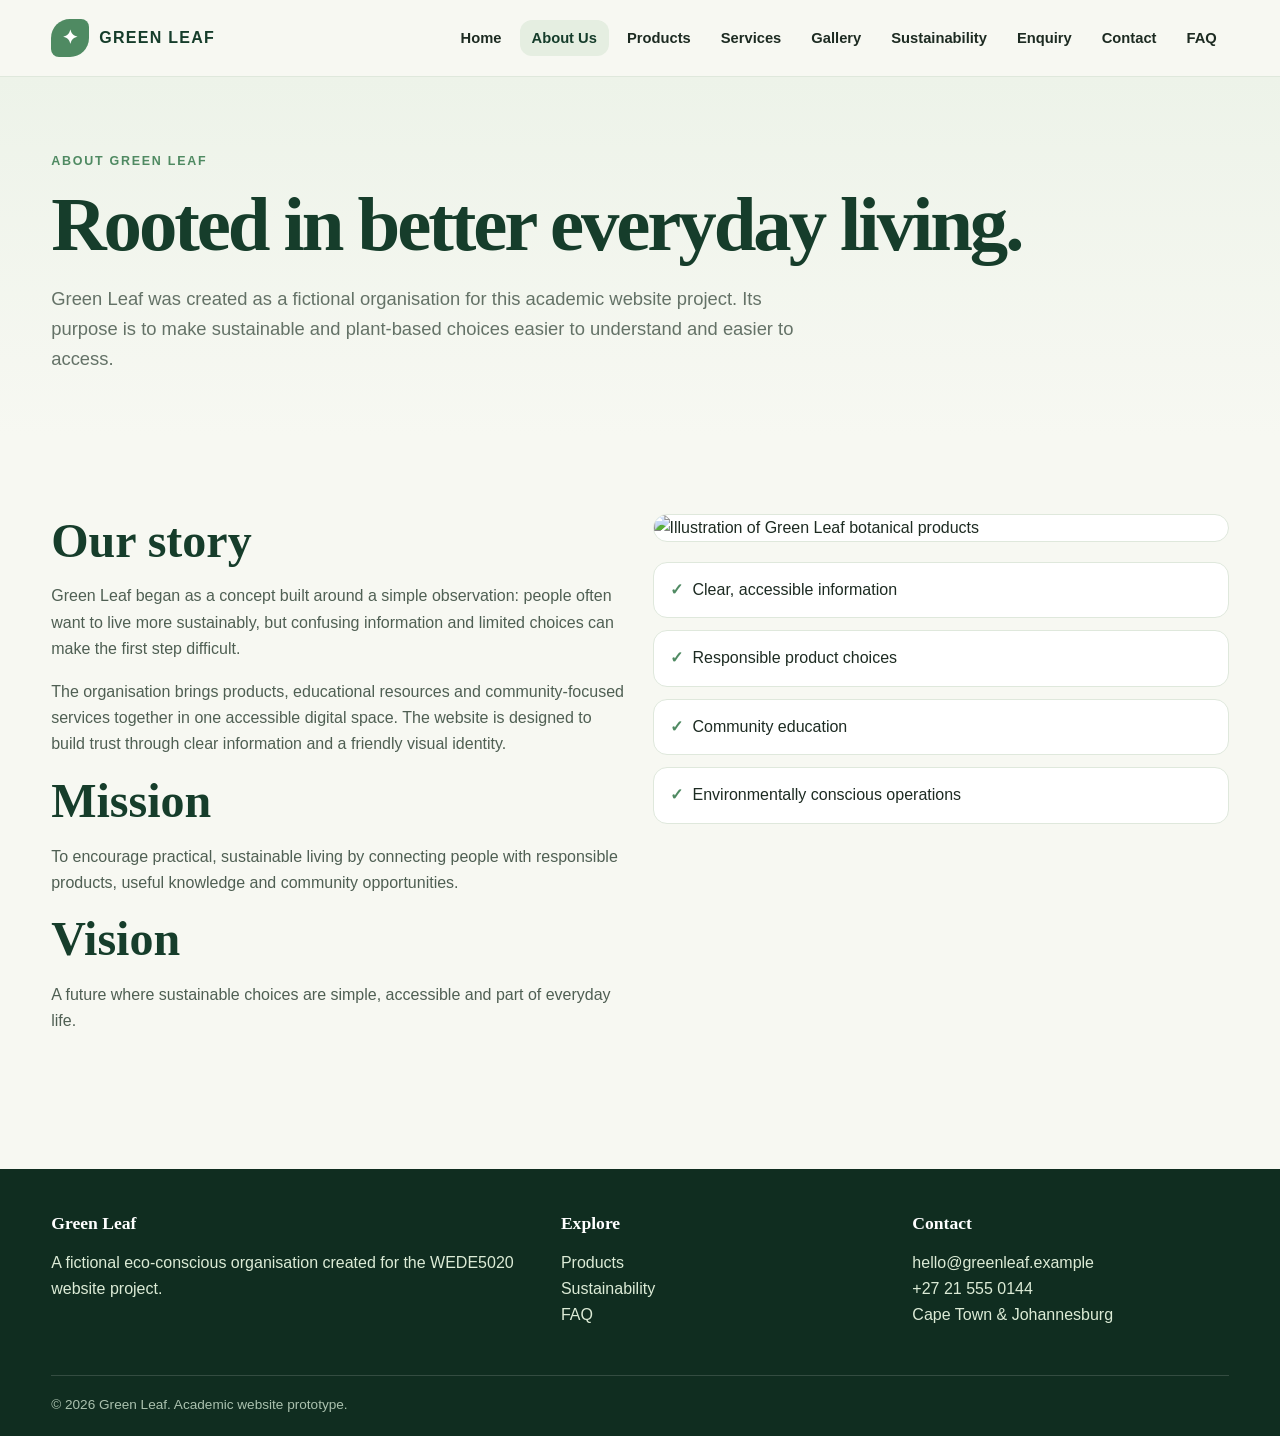
==== pages/about.html @ e3b863c9 "Add files via upload" ====
<!DOCTYPE html>
<html lang="en">
<head>
  <meta charset="UTF-8">
  <meta name="viewport" content="width=device-width, initial-scale=1.0">
  <meta name="description" content="Green Leaf — a fictional South African organisation promoting plant-based, eco-conscious living.">
  <title>About Us | Green Leaf</title>
  <link rel="stylesheet" href="../css/style.css">
</head>
<body class="">
<a class="skip" href="#main">Skip to content</a>
<!-- Site header and responsive navigation -->
<header class="site-header">
  <div class="container navbar">
    <a class="logo" href="../index.html"><span class="logo-mark">✦</span> GREEN LEAF</a>
    <button class="menu-toggle" aria-label="Toggle navigation" aria-expanded="false">☰</button>
    <nav aria-label="Main navigation">
      <ul class="nav-links"><li><a href="../index.html">Home</a></li>
<li><a href="../pages/about.html">About Us</a></li>
<li><a href="../pages/products.html">Products</a></li>
<li><a href="../pages/services.html">Services</a></li>
<li><a href="../pages/gallery.html">Gallery</a></li>
<li><a href="../pages/sustainability.html">Sustainability</a></li>
<li><a href="../pages/enquiry.html">Enquiry</a></li>
<li><a href="../pages/contact.html">Contact</a></li>
<li><a href="../pages/faq.html">FAQ</a></li></ul>
    </nav>
  </div>
</header>
<!-- Main page content -->
<main id="main">

<section class="page-hero"><div class="container"><span class="eyebrow">About Green Leaf</span><h1>Rooted in better everyday living.</h1><p class="lead">Green Leaf was created as a fictional organisation for this academic website project. Its purpose is to make sustainable and plant-based choices easier to understand and easier to access.</p></div></section>
<section class="section"><div class="container grid-2">
  <div class="prose"><h2>Our story</h2><p>Green Leaf began as a concept built around a simple observation: people often want to live more sustainably, but confusing information and limited choices can make the first step difficult.</p><p>The organisation brings products, educational resources and community-focused services together in one accessible digital space. The website is designed to build trust through clear information and a friendly visual identity.</p><h2>Mission</h2><p>To encourage practical, sustainable living by connecting people with responsible products, useful knowledge and community opportunities.</p><h2>Vision</h2><p>A future where sustainable choices are simple, accessible and part of everyday life.</p></div>
  <div><img class="image-card" src="media/images/green-leaf-products.svg" alt="Illustration of Green Leaf botanical products"><ul class="feature-list"><li>Clear, accessible information</li><li>Responsible product choices</li><li>Community education</li><li>Environmentally conscious operations</li></ul></div>
</div></section>

</main>
<!-- Site footer -->
<footer class="footer">
  <div class="container footer-grid">
    <div>
      <h3>Green Leaf</h3>
      <p>A fictional eco-conscious organisation created for the WEDE5020 website project.</p>
    </div>
    <div>
      <h3>Explore</h3>
      <p><a href="../pages/products.html">Products</a><br><a href="../pages/sustainability.html">Sustainability</a><br><a href="../pages/faq.html">FAQ</a></p>
    </div>
    <div>
      <h3>Contact</h3>
      <p>hello@greenleaf.example<br>+27 21 555 0144<br>Cape Town & Johannesburg</p>
    </div>
  </div>
  <div class="container footer-bottom">© <span data-year></span> Green Leaf. Academic website prototype.</div>
</footer>
<script src="../js/script.js"></script>
</body>
</html>
---- css/style.css ----
:root{
  --forest:#163d2b; --green:#315e3d; --leaf:#4f8a62; --sage:#a8cf9d;
  --cream:#f7f8f2; --paper:#ffffff; --ink:#1d2b22; --muted:#647267;
  --line:#dfe8dc; --shadow:0 18px 45px rgba(22,61,43,.10);
  --radius:22px; --max:1180px;
}
*{box-sizing:border-box}
html,body,div,span,applet,object,iframe,h1,h2,h3,h4,h5,h6,p,blockquote,pre,a,abbr,acronym,address,big,cite,code,del,dfn,em,img,ins,kbd,q,s,samp,small,strike,strong,sub,sup,tt,var,b,u,i,center,dl,dt,dd,ol,ul,li,fieldset,form,label,legend,table,caption,tbody,tfoot,thead,tr,th,td,article,aside,canvas,details,embed,figure,figcaption,footer,header,hgroup,menu,nav,output,ruby,section,summary,time,mark,audio,video{margin:0;padding:0}
button,input,select,textarea{font:inherit}
html{scroll-behavior:smooth}
body{margin:0;font-family:Inter,Segoe UI,Arial,sans-serif;color:var(--ink);background:var(--cream);line-height:1.65}
img{max-width:100%;display:block}
a{color:inherit}
a:focus-visible,.btn:focus-visible,.menu-toggle:focus-visible,input:focus-visible,select:focus-visible,textarea:focus-visible{outline:3px solid var(--sage);outline-offset:3px}
.container{width:min(92%,var(--max));margin:auto}
.skip{position:absolute;left:-9999px}.skip:focus{left:15px;top:15px;background:#fff;padding:10px;z-index:99}
.site-header{position:sticky;top:0;z-index:50;background:rgba(247,248,242,.94);backdrop-filter:blur(12px);border-bottom:1px solid var(--line)}
.navbar{min-height:76px;display:flex;align-items:center;justify-content:space-between;gap:25px}
.logo{display:flex;align-items:center;gap:10px;text-decoration:none;font-weight:800;color:var(--forest);letter-spacing:.08em}
.logo-mark{width:38px;height:38px;border-radius:50% 8px 50% 8px;background:var(--leaf);display:grid;place-items:center;color:white;font-size:19px}
.nav-links{display:flex;gap:6px;align-items:center;list-style:none;margin:0;padding:0}
.nav-links a{text-decoration:none;padding:10px 12px;border-radius:12px;font-size:.92rem;font-weight:650}
.nav-links a:hover,.nav-links a.active{background:#e5eee1;color:var(--forest)}
.menu-toggle{display:none;border:1px solid var(--line);background:white;border-radius:12px;padding:10px 13px;font-size:1.1rem}
.hero{padding:72px 0 50px}
.hero-grid{display:grid;grid-template-columns:1.05fr .95fr;gap:55px;align-items:center}
.eyebrow{display:inline-block;color:var(--leaf);font-weight:800;text-transform:uppercase;letter-spacing:.14em;font-size:.78rem;margin-bottom:10px}
h1,h2,h3{font-family:Georgia,serif;line-height:1.12;color:var(--forest);margin:0 0 16px}
h1{font-size:clamp(2.6rem,6vw,5rem);letter-spacing:-.04em}
h2{font-size:clamp(2rem,4vw,3rem)}
h3{font-size:1.35rem}
p{margin:0 0 16px}
.lead{font-size:1.15rem;color:var(--muted);max-width:650px}
.hero-actions{display:flex;flex-wrap:wrap;gap:12px;margin-top:25px}
.btn{display:inline-flex;align-items:center;justify-content:center;gap:8px;text-decoration:none;border:0;cursor:pointer;padding:13px 20px;border-radius:14px;font-weight:800}
.btn-primary{background:var(--forest);color:white}.btn-primary:hover{background:#0f2d20}
.btn-secondary{background:white;border:1px solid var(--line);color:var(--forest)}
.hero-image{border-radius:30px;overflow:hidden;box-shadow:var(--shadow);transform:rotate(1deg)}
.section{padding:78px 0}.section-head{max-width:700px;margin-bottom:32px}
.grid-3{display:grid;grid-template-columns:repeat(3,1fr);gap:22px}
.grid-2{display:grid;grid-template-columns:repeat(2,1fr);gap:25px}
.card{background:var(--paper);border:1px solid var(--line);border-radius:var(--radius);padding:26px;box-shadow:0 8px 24px rgba(22,61,43,.05)}
.card-icon{width:48px;height:48px;border-radius:15px;background:#e5eee1;display:grid;place-items:center;font-size:1.4rem;margin-bottom:18px}
.kpi{font-size:2.2rem;font-weight:900;color:var(--forest)}
.feature-list{display:grid;gap:12px;padding:0;margin:20px 0;list-style:none}
.feature-list li{background:white;border:1px solid var(--line);padding:14px 16px;border-radius:14px}
.feature-list li::before{content:"✓";font-weight:900;color:var(--leaf);margin-right:10px}
.banner{background:var(--forest);color:white;border-radius:30px;padding:42px;display:flex;justify-content:space-between;align-items:center;gap:30px}
.banner h2{color:white}.banner p{color:#dcebd6}
.page-hero{padding:70px 0 45px;background:linear-gradient(180deg,#edf3e9 0%,var(--cream) 100%)}
.page-hero .lead{max-width:760px}
.prose{max-width:800px}.prose p{color:#4f5f53}.prose ul{padding-left:22px}
.image-card{overflow:hidden;border-radius:20px;background:white;border:1px solid var(--line)}
.image-card img{width:100%;aspect-ratio:16/9;object-fit:cover}.image-card .caption{padding:18px}
.product-card{overflow:hidden;padding:0}.product-card .content{padding:22px}
.tag{display:inline-block;background:#e7f0e3;color:var(--green);padding:6px 10px;border-radius:99px;font-size:.78rem;font-weight:800}
.price{font-size:1.25rem;font-weight:900;color:var(--forest);margin-top:8px}
.form{background:white;border:1px solid var(--line);padding:28px;border-radius:var(--radius);box-shadow:var(--shadow)}
.form-grid{display:grid;grid-template-columns:1fr 1fr;gap:18px}.field{display:flex;flex-direction:column;gap:7px}.field.full{grid-column:1/-1}
label{font-weight:750;font-size:.9rem}input,select,textarea{font:inherit;border:1px solid #ccd8ca;border-radius:12px;padding:12px 13px;background:#fbfcfa}textarea{min-height:150px;resize:vertical}
input:focus,select:focus,textarea:focus{outline:3px solid #cfe3c8;border-color:var(--leaf)}
.notice{padding:15px 18px;border-radius:13px;background:#e7f0e3;color:var(--forest);display:none;margin-top:15px}
.notice.show{display:block}
.contact-list{list-style:none;padding:0;margin:0;display:grid;gap:14px}.contact-list li{padding:15px;border-bottom:1px solid var(--line)}
.footer{background:#102d20;color:#dcebd6;padding:45px 0 20px;margin-top:40px}.footer-grid{display:grid;grid-template-columns:1.5fr 1fr 1fr;gap:35px}.footer h3{color:white;font-size:1.1rem}.footer a{text-decoration:none}.footer a:hover{text-decoration:underline}.footer-bottom{border-top:1px solid rgba(255,255,255,.15);margin-top:30px;padding-top:18px;font-size:.85rem;color:#aac1ae}
.gallery{display:grid;grid-template-columns:repeat(2,1fr);gap:22px}
.gallery .wide{grid-column:1/-1}
.stat-strip{display:grid;grid-template-columns:repeat(4,1fr);gap:15px;margin-top:30px}
.stat{background:white;border:1px solid var(--line);border-radius:18px;padding:20px}
.small{font-size:.88rem;color:var(--muted)}
@media(max-width:900px){
 .hero-grid{grid-template-columns:1fr}.grid-3{grid-template-columns:1fr 1fr}.footer-grid{grid-template-columns:1fr 1fr}
 .nav-links{display:none;position:absolute;left:4%;right:4%;top:72px;background:white;padding:12px;border:1px solid var(--line);border-radius:18px;box-shadow:var(--shadow);flex-direction:column;align-items:stretch}
 .nav-links.open{display:flex}.menu-toggle{display:block}.nav-links a{display:block}
}
@media(max-width:620px){
 .grid-3,.grid-2,.gallery,.form-grid,.stat-strip,.footer-grid{grid-template-columns:1fr}
 .hero{padding-top:45px}.section{padding:55px 0}.banner{padding:28px;display:block}.banner .btn{margin-top:10px}
 h1{font-size:2.8rem}.page-hero{padding:50px 0 30px}
}
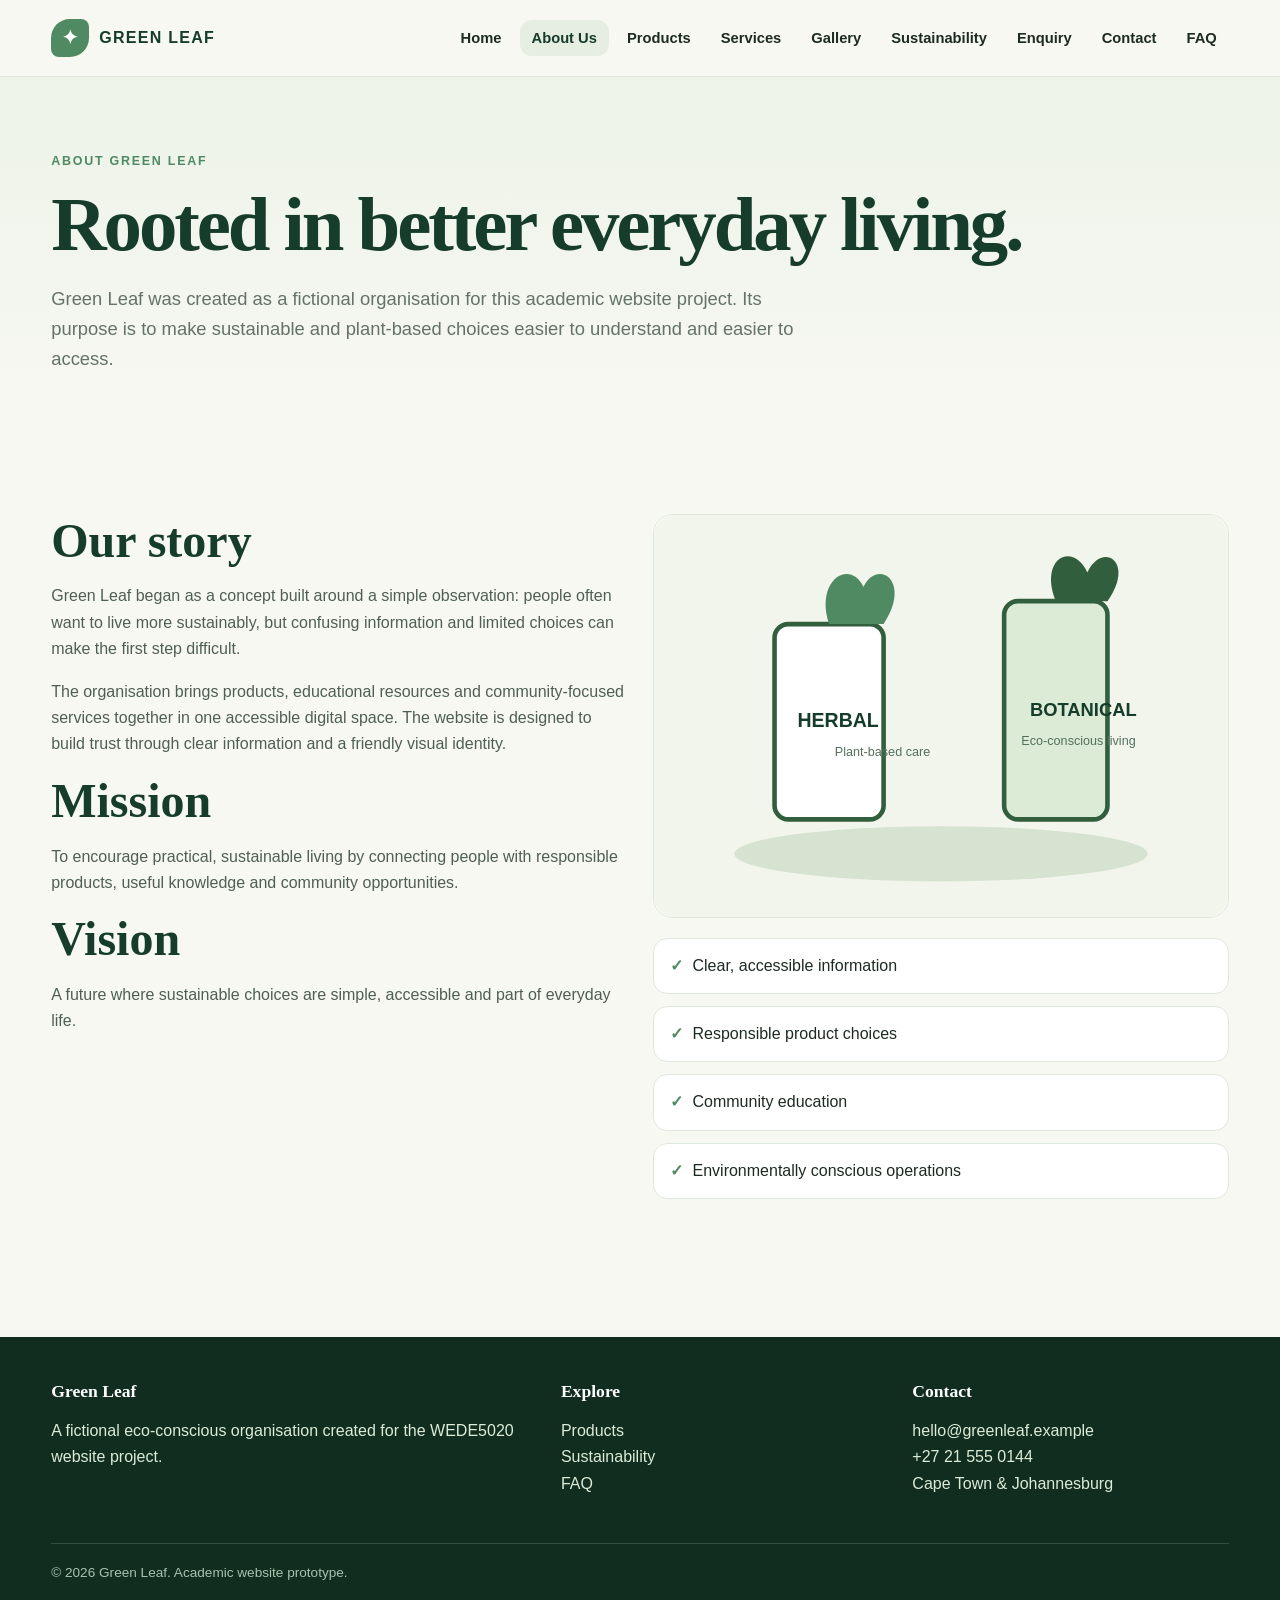
==== commit 434181d7: "Add files via upload" ====
--- a/pages/about.html
+++ b/pages/about.html
@@ -3,8 +3,12 @@
 <head>
   <meta charset="UTF-8">
   <meta name="viewport" content="width=device-width, initial-scale=1.0">
-  <meta name="description" content="Green Leaf — a fictional South African organisation promoting plant-based, eco-conscious living.">
-  <title>About Us | Green Leaf</title>
+  <meta name="robots" content="index, follow">
+  <meta name="keywords" content="about Green Leaf, sustainable living mission, eco-conscious South Africa">
+  <meta name="author" content="Cain Joseph Petere">
+  <meta name="theme-color" content="#163d2b">
+  <meta name="description" content="Learn about Green Leaf's mission to make sustainable living, responsible choices and community education easier to understand.">
+  <title>About Green Leaf | Our Sustainable-Living Mission</title>
   <link rel="stylesheet" href="../css/style.css">
 </head>
 <body class="">
@@ -33,7 +37,7 @@
 <section class="page-hero"><div class="container"><span class="eyebrow">About Green Leaf</span><h1>Rooted in better everyday living.</h1><p class="lead">Green Leaf was created as a fictional organisation for this academic website project. Its purpose is to make sustainable and plant-based choices easier to understand and easier to access.</p></div></section>
 <section class="section"><div class="container grid-2">
   <div class="prose"><h2>Our story</h2><p>Green Leaf began as a concept built around a simple observation: people often want to live more sustainably, but confusing information and limited choices can make the first step difficult.</p><p>The organisation brings products, educational resources and community-focused services together in one accessible digital space. The website is designed to build trust through clear information and a friendly visual identity.</p><h2>Mission</h2><p>To encourage practical, sustainable living by connecting people with responsible products, useful knowledge and community opportunities.</p><h2>Vision</h2><p>A future where sustainable choices are simple, accessible and part of everyday life.</p></div>
-  <div><img class="image-card" src="media/images/green-leaf-products.svg" alt="Illustration of Green Leaf botanical products"><ul class="feature-list"><li>Clear, accessible information</li><li>Responsible product choices</li><li>Community education</li><li>Environmentally conscious operations</li></ul></div>
+  <div><img class="image-card" src="../media/images/green-leaf-products.svg" alt="Illustration of Green Leaf botanical products"><ul class="feature-list"><li>Clear, accessible information</li><li>Responsible product choices</li><li>Community education</li><li>Environmentally conscious operations</li></ul></div>
 </div></section>
 
 </main>
--- a/css/style.css
+++ b/css/style.css
@@ -79,3 +79,43 @@
  .hero{padding-top:45px}.section{padding:55px 0}.banner{padding:28px;display:block}.banner .btn{margin-top:10px}
  h1{font-size:2.8rem}.page-hero{padding:50px 0 30px}
 }
+
+
+/* Part 3: interactive components, form feedback and performance-friendly motion */
+[hidden]{display:none!important}
+button:disabled{opacity:.6;cursor:not-allowed}
+.faq-item{padding:0;overflow:hidden}
+.faq-item h3{margin:0}
+.faq-question{width:100%;display:flex;justify-content:space-between;align-items:center;gap:18px;text-align:left;padding:23px 26px;background:transparent;border:0;color:var(--forest);font:inherit;font-family:Georgia,serif;font-size:1.2rem;font-weight:700;cursor:pointer}
+.faq-question::after{content:"+";font-family:Arial,sans-serif;font-size:1.6rem;color:var(--leaf)}
+.faq-question[aria-expanded="true"]::after{content:"−"}
+.faq-answer{padding:0 26px 20px;color:var(--muted);animation:reveal .22s ease-out}
+.catalog-tools{display:grid;grid-template-columns:minmax(180px,1fr) minmax(160px,.5fr);gap:10px 16px;align-items:center;margin-bottom:25px;padding:20px;background:white;border:1px solid var(--line);border-radius:18px}
+.catalog-tools label{font-weight:800}
+.catalog-tools input,.catalog-tools select{width:100%}
+.catalog-tools .small{grid-column:1/-1;margin:0}
+.product-card{transition:transform .2s ease,box-shadow .2s ease}
+.product-card:hover{transform:translateY(-4px);box-shadow:var(--shadow)}
+.empty-results{grid-column:1/-1;padding:25px;background:white;border:1px dashed var(--line);border-radius:16px;color:var(--muted)}
+.lightbox{position:fixed;inset:0;z-index:1000;background:rgba(8,20,13,.92);display:flex;flex-direction:column;align-items:center;justify-content:center;padding:5vw;gap:14px}
+.lightbox[hidden]{display:none}
+.lightbox img{max-width:min(100%,1100px);max-height:78vh;object-fit:contain;border-radius:12px;box-shadow:0 20px 70px rgba(0,0,0,.4)}
+.lightbox-caption{color:white;text-align:center;max-width:800px}
+.lightbox-close{position:absolute;top:18px;right:24px;border:1px solid rgba(255,255,255,.5);background:rgba(255,255,255,.12);color:white;border-radius:50%;width:46px;height:46px;font-size:2rem;cursor:pointer}
+.lightbox-open{overflow:hidden}
+.lightbox-image{cursor:zoom-in;transition:filter .2s ease}
+.lightbox-image:hover{filter:brightness(.92)}
+.map-frame{height:390px;width:100%;border:1px solid var(--line);border-radius:18px;overflow:hidden;background:#e8eee5;z-index:1}
+.form .notice{line-height:1.55}
+.form .notice.show{animation:reveal .25s ease-out}
+input:invalid:not(:placeholder-shown),textarea:invalid:not(:placeholder-shown){border-color:#b84b4b}
+@keyframes reveal{from{opacity:0;transform:translateY(-5px)}to{opacity:1;transform:translateY(0)}}
+@media(max-width:620px){
+ .catalog-tools{grid-template-columns:1fr}
+ .catalog-tools .small{grid-column:auto}
+ .map-frame{height:320px}
+}
+@media(prefers-reduced-motion:reduce){
+ html{scroll-behavior:auto}
+ *,*::before,*::after{animation-duration:.01ms!important;animation-iteration-count:1!important;transition-duration:.01ms!important}
+}
